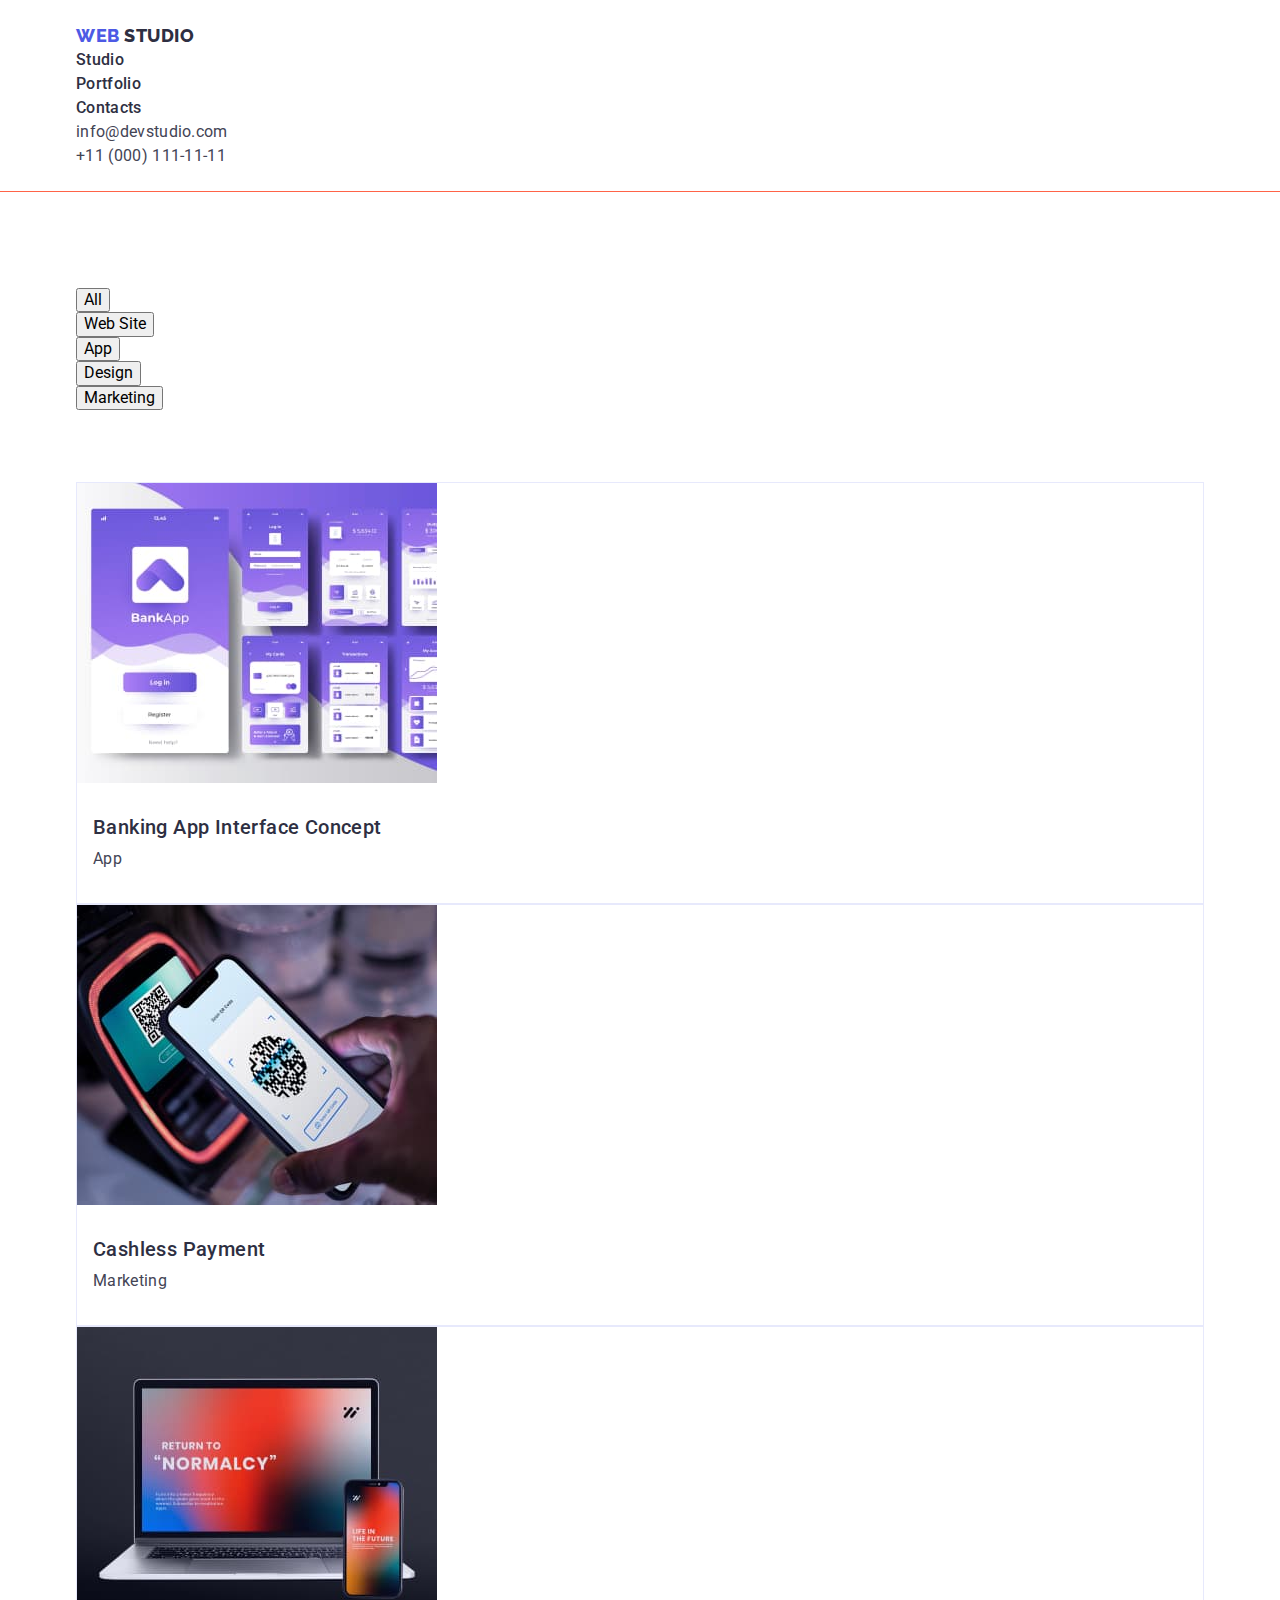
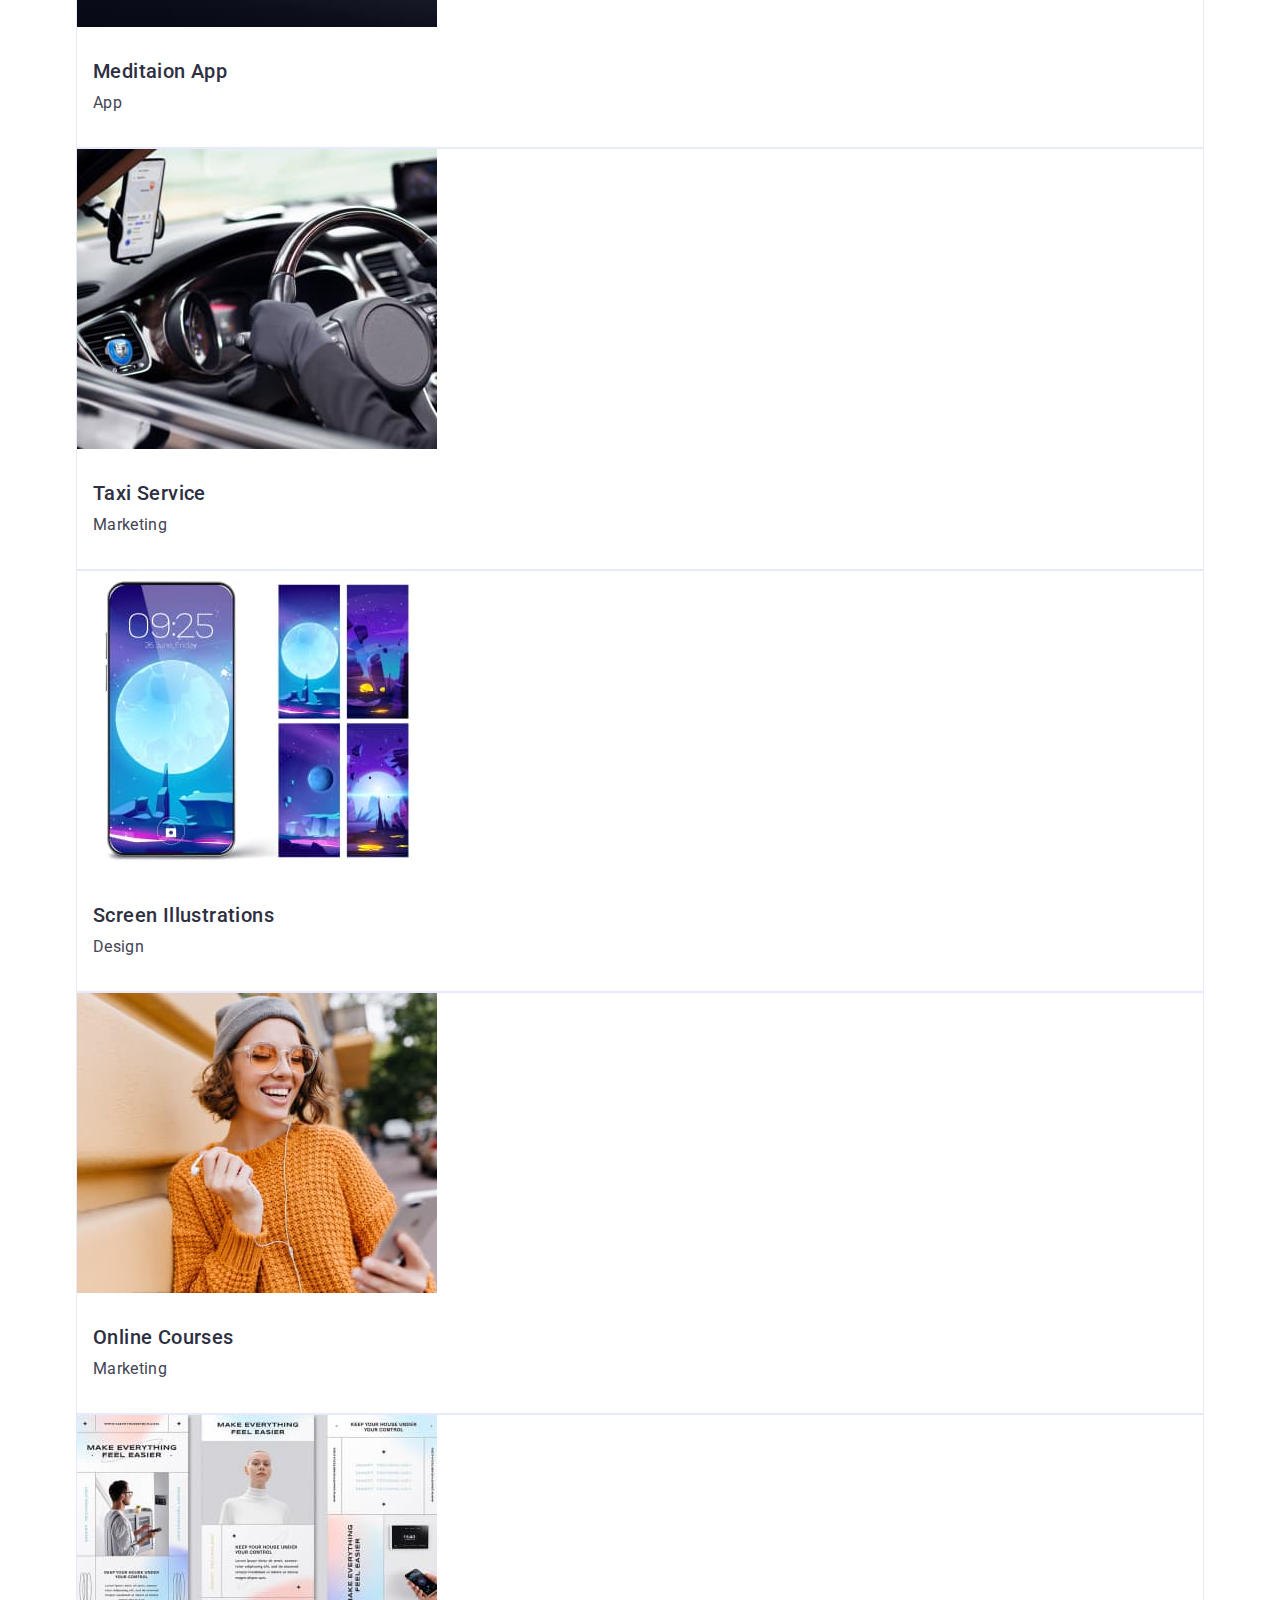
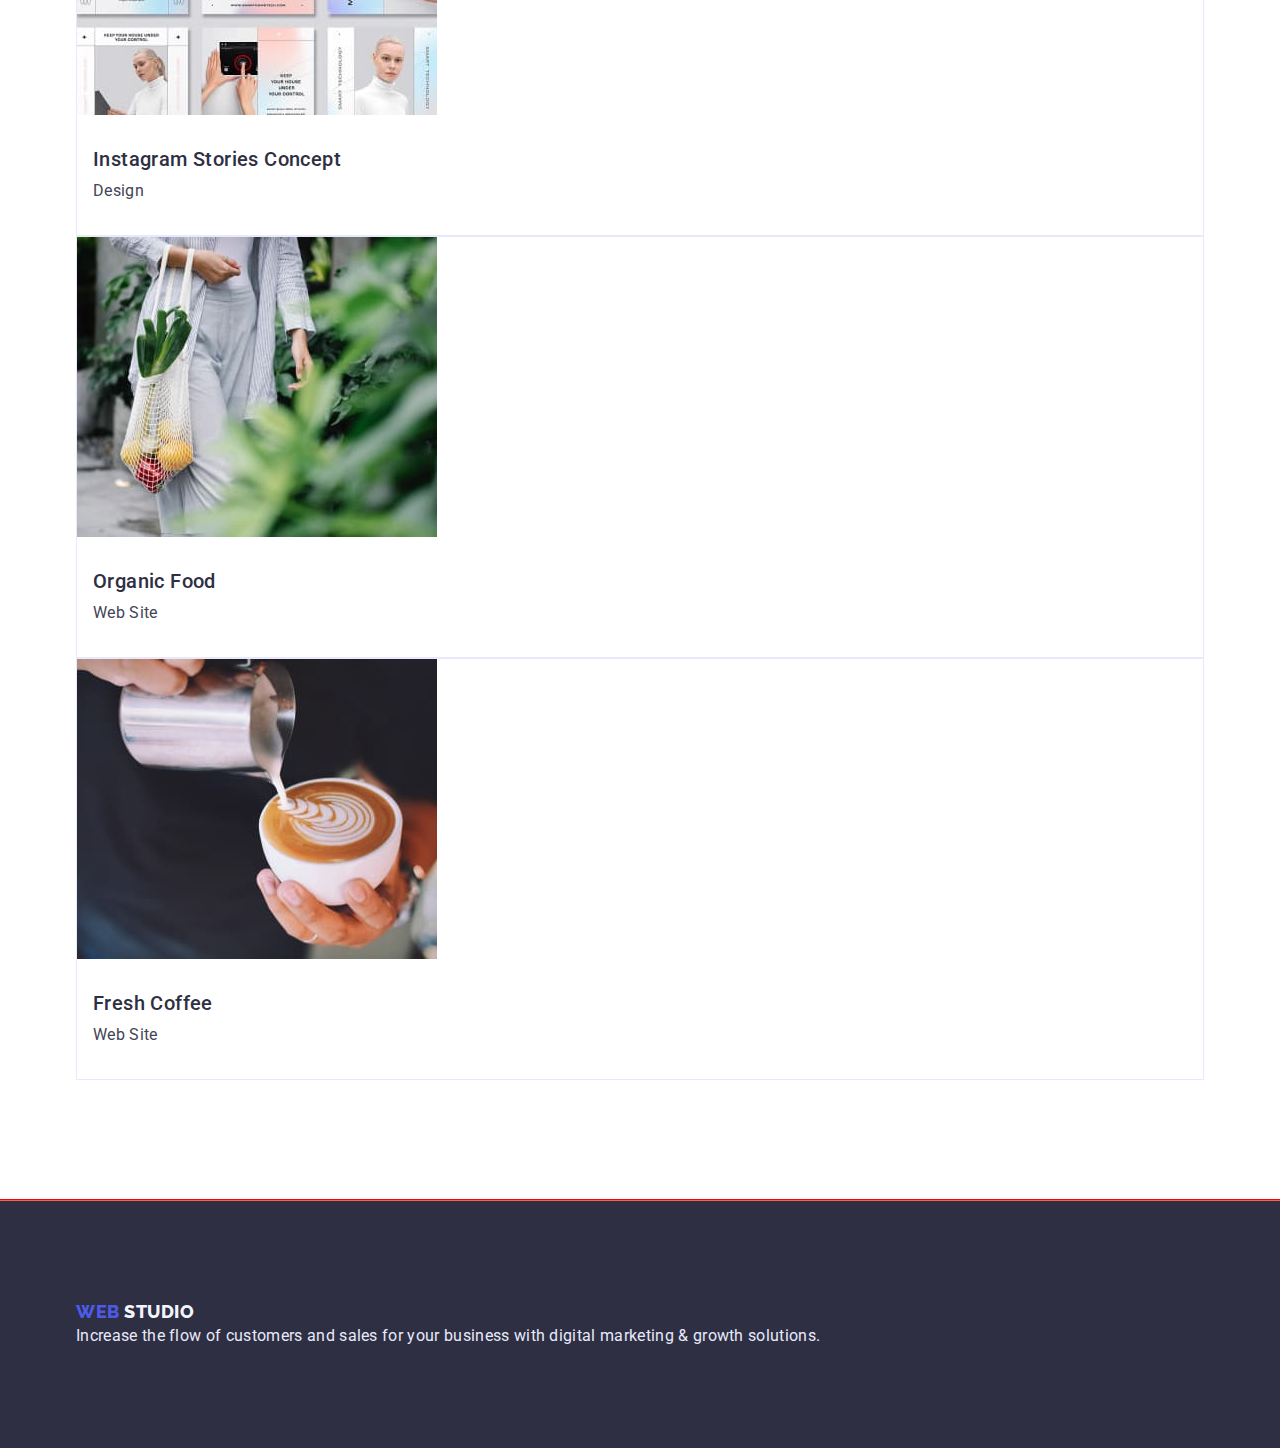
==== portfolio.html @ f634eb29 "first part" ====
<!DOCTYPE html>
<html lang="en">
  <head>
    <meta charset="UTF-8" />
    <meta http-equiv="X-UA-Compatible" content="IE=edge" />
    <meta name="viewport" content="width=device-width, initial-scale=1.0" />
    <title>Portfolio</title>
    <link rel="preconnect" href="https://fonts.googleapis.com" />
    <link rel="preconnect" href="https://fonts.gstatic.com" crossorigin />
    <link
      href="https://fonts.googleapis.com/css2?family=Raleway:wght@800&family=Roboto:wght@400;500;700&display=swap"
      rel="stylesheet"
    />
    <link
      rel="stylesheet"
      href="https://cdnjs.cloudflare.com/ajax/libs/modern-normalize/1.1.0/modern-normalize.min.css"
    />
    <link rel="stylesheet" href="./css/styles.css" />
  </head>
  <body>
    <!--HEADER-PORTFPLIO-->
    <header class="main-header">
      <div class="container">
        <nav class="main-nav">
          <a class="logotype link" href="./index.html">
            Web <span class="header-logo-part">Studio</span>
          </a>
          <ul class="menu list">
            <li class="menu-item">
              <a class="menu-link link" href="./index.html">Studio</a>
            </li>
            <li class="menu-item">
              <a class="menu-link link" href="./portfolio.html">Portfolio</a>
            </li>
            <li class="menu-item">
              <a class="menu-link link" href="">Contacts</a>
            </li>
          </ul>
        </nav>
        <address class="contacts-address">
          <ul class="address-menu list">
            <li class="address-menu-item">
              <a class="contact-e-mail link" href="mailto:info@devstudio.com"
                >info@devstudio.com</a
              >
            </li>
            <li class="address-menu-item">
              <a class="contact-phone-number link" href="tel:+110001111111"
                >+11 (000) 111-11-11</a
              >
            </li>
          </ul>
        </address>
      </div>
    </header>

    <!--MAIN-PORTFOLIO-->

    <main class="main-portfolio">
      <section class="portfolio">
        <div class="container">
          <h1 class="visually-hidden">Portfolio</h1>
          <ul class="portfolio-list list">
            <li class="portfolio-item">
              <button class="portfolio-btn" type="button">All</button>
            </li>
            <li class="portfolio-item">
              <button class="portfolio-btn" type="button">Web Site</button>
            </li>
            <li class="portfolio-item">
              <button class="portfolio-btn" type="button">App</button>
            </li>
            <li class="portfolio-item">
              <button class="portfolio-btn" type="button">Design</button>
            </li>
            <li class="portfolio-item">
              <button class="portfolio-btn" type="button">Marketing</button>
            </li>
          </ul>
          <ul class="job-list list">
            <li class="job-item">
              <img
                src="./images/portfolio/banking-a-i-c-a.jpg"
                alt="banking app
            interface concept"
                width="360"
                height="300"
              />
              <div class="box-suptitle-text">
                <h2 class="job-suptitle suptitle">
                  Banking App Interface Concept
                </h2>
                <p class="job-text">App</p>
              </div>
            </li>
            <li class="job-item">
              <img
                src="./images/portfolio/cashless-payment-b.jpg"
                alt="cashless
            payment"
                width="360"
                height="300"
              />
              <div class="box-suptitle-text">
                <h2 class="job-suptitle suptitle">Cashless Payment</h2>
                <p class="job-text">Marketing</p>
              </div>
            </li>
            <li class="job-item">
              <img
                src="./images/portfolio/meditaion-app-c.jpg"
                alt="meditaion
            app"
                width="360"
                height="300"
              />
              <div class="box-suptitle-text">
                <h2 class="job-suptitle suptitle">Meditaion App</h2>
                <p class="job-text">App</p>
              </div>
            </li>
            <li class="job-item">
              <img
                src="./images/portfolio/taxi-service-d.jpg"
                alt="taxi service"
                width="360"
                height="300"
              />
              <div class="box-suptitle-text">
                <h2 class="job-suptitle suptitle">Taxi Service</h2>
                <p class="job-text">Marketing</p>
              </div>
            </li>
            <li class="job-item">
              <img
                src="./images/portfolio/screen-illustrations-e.jpg"
                alt="screen
            illustrations"
                width="360"
                height="300"
              />
              <div class="box-suptitle-text">
                <h2 class="job-suptitle suptitle">Screen Illustrations</h2>
                <p class="job-text">Design</p>
              </div>
            </li>
            <li class="job-item">
              <img
                src="./images/portfolio/online-courses-f.jpg"
                alt="online
            courses"
                width="360"
                height="300"
              />
              <div class="box-suptitle-text">
                <h2 class="job-suptitle suptitle">Online Courses</h2>
                <p class="job-text">Marketing</p>
              </div>
            </li>
            <li class="job-item">
              <img
                src="./images/portfolio/instagram-stories-concept-g.jpg"
                alt="instagram stories concept"
                width="360"
                height="300"
              />
              <div class="box-suptitle-text">
                <h2 class="job-suptitle suptitle">Instagram Stories Concept</h2>
                <p class="job-text">Design</p>
              </div>
            </li>
            <li class="job-item">
              <img
                src="./images/portfolio/organic-food-h.jpg"
                alt="organic food"
                width="360"
                height="300"
              />
              <div class="box-suptitle-text">
                <h2 class="job-suptitle suptitle">Organic Food</h2>
                <p class="job-text">Web Site</p>
              </div>
            </li>
            <li class="job-item">
              <img
                src="./images/portfolio/fresh-coffee-i.jpg"
                alt="fresh coffee"
                width="360"
                height="300"
              />
              <div class="box-suptitle-text">
                <h2 class="job-suptitle suptitle">Fresh Coffee</h2>
                <p class="job-text">Web Site</p>
              </div>
            </li>
          </ul>
        </div>
      </section>
    </main>

    <!--FOOTER-PORTFOLIO-->

    <footer class="footer">
      <div class="container">
        <a class="logotype link" href="./index.html">
          Web <span class="footer-logo-part">Studio</span>
        </a>
        <p class="footer-text">
          Increase the flow of customers and sales for your business with
          digital marketing & growth solutions.
        </p>
      </div>
    </footer>
  </body>
</html>
---- css/styles.css ----
html {
    box-sizing: border-box;
}

*,
*::before,
*::after {
    box-sizing: inherit;
}

ul {
    margin: 0;
    padding-left: 0;
}

img {
    display: block;
}

.list {
    padding: 0;
    list-style: none;
}

.link {
    text-decoration: none;
}

body {
    font-family: 'Roboto',
            sans-serif;
    color: #2E2F42;
}

:root {
    --accent-color: #4D5AE5;
    --second-font-family: 'Raleway',
        sans-serif;
    --second-color: #434455;
    --dark-background-color: #2E2F42;
}

.visually-hidden {
    position: absolute;
    width: 1px;
    height: 1px;
    margin: -1px;
    border: 0;
    padding: 0;
    white-space: nowrap;
    clip-path: inset(100%);
    clip: rect(0 0 0 0);
    overflow: hidden;
}

/* ============================ COMPONENTS =======*/

.suptitle {
    margin-top: 0;
    margin-bottom: 8px;
    font-weight: 500;
    font-size: 20px;
    line-height: 1.2;
    letter-spacing: 0.02em;
}

/* ============================= HEADER ======= */

.main-header {
    background-color: #FFFFFF;
    padding-top: 24px;
    padding-bottom: 24px;
}

.container {
    margin-left: auto;
    margin-right: auto;
    padding-left: 15px;
    padding-right: 15px;
    width: 1158px;
} 

.logotype {
    font-family: var(--second-font-family);
    font-weight: 800;
    font-size: 18px;
    line-height: 1.33;
    display: flex;
    align-items: center;
    letter-spacing: 0.03em;
    text-transform: uppercase;
    color: var(--accent-color)
}

.header-logo-part {
    color: #2E2F42;
}

.menu-link {
    /* padding-top: 24px;
    padding-bottom: 24px; */
    font-weight: 500;
    font-size: 16px;
    line-height: 1.5;
    letter-spacing: 0.02em;
    color: #2E2F42;
}

.menu-link:hover,
.menu-link:focus {
    color: #404BBF;
}

.contacts-address {
    font-style: normal;
}

.contact-e-mail {
    font-size: 16px;
    line-height: 1.5;
    letter-spacing: 0.02em;
    color: #434455;
}

.contact-e-mail:hover,
.contact-e-mail:focus {
    color: #404BBF;
}

.contact-phone-number {
    font-size: 16px;
    line-height: 1.5;
    letter-spacing: 0.02em;
    color: #434455;
}

.contact-phone-number:hover,
.contact-phone-number:focus {
    color: #404BBF;
}

/*++++++++++++++++++++++++++++++ MAIN ++++++++++++++*/

/*============================== HERO =======*/

.hero {
    padding-top: 188px;
    padding-bottom: 188px;
    text-align: center;
    background-color: var(--dark-background-color);
}

.main-title {
    margin-top: 0;
    margin-bottom: 48px;
    font-size: 56px;
    line-height: 1.07;
    letter-spacing: 0.02em;
    color: #FFFFFF;
}

.modal-btn {
    font-family: inherit;
    font-weight: 500;
    font-size: 16px;
    line-height: 1.5;
    cursor: pointer;
    display: flex;
    align-items: center;
    letter-spacing: 0.04em;
    display: inline-block;
    min-width: 169px;
    text-align: center;
    border-radius: 4px;
    padding: 16px 32px;
    background-color: var(--accent-color);
    color: #FFFFFF;
}

.modal-btn:hover,
.modal-btn:focus {
    background: #404BBF;
    color: #FFFFFF;
}

/*============================== PRINCIPLRS OF WORK =======*/

.principles {
    padding-top: 120px;
    padding-bottom: 120px;
}

.principles-text {
    margin-top: 0;
    margin-bottom: 0;
    font-size: 16px;
    line-height: 1.5;
    letter-spacing: 0.02em;
    color: var(--second-color);
}

/*============================== ABOUT =======*/

.about {
    padding-bottom: 120px;
}

.about-title {
    margin-top: 0;
    margin-bottom: 72px;
    font-size: 36px;
    line-height: 1.11;
    text-align: center;
    letter-spacing: 0.02em;
    text-transform: capitalize;
}

/*============================== OUR TEAM =======*/

.team {
    padding-top: 120px;
    padding-bottom: 120px;
    background-color: #F4F4FD;
}

.team-title {
    margin-top: 0;
    margin-bottom: 72px;
    font-size: 36px;
    line-height: 1.11;
    text-align: center;
    letter-spacing: 0.02em;
    text-transform: capitalize;
}

.team-item {
    background: #FFFFFF;
}

.team-suptitle-text {
    padding: 32px 16px;
}

.team-suptitle {
    text-align: center;
}

.team-text {
    margin-top: 0;
    margin-bottom: 0;
    font-size: 16px;
    line-height: 1.5;
    text-align: center;
    letter-spacing: 0.02em;
    color: var(--second-color);
}

/*++++++++++++++++++++++++++++++ FOOTER ++++++++++++++*/

.footer {
    padding-top: 100px;
    padding-bottom: 100px;
    outline: 1px solid red;
    background-color: var(--dark-background-color);
}

.logotype {
    display: inline-block;
}

.footer-logo-part {
    color: #F4F4FD;
}

.footer-text {
    padding-bottom: 0;
    margin-top: 0;
    margin-bottom: 0;
    font-size: 16px;
    line-height: 1.5;
    letter-spacing: 0.02em;
    color: #E7E9FC;
}

/* ============================================ MAIN-PORTFOLIO ==*/

.portfolio {
    padding-top: 96px;
    padding-bottom: 120px;

    outline: 1px solid tomato;
}

.portfolio-list {
    margin-bottom: 72px;
}

-btn {
    padding: 12px 24px;
    display: inline-block;
    min-width: 69px;
    border: 1px solid #E7E9FC;
    border-radius: 4px;
    font-family: inherit;
    font-weight: 500;
    font-size: 16px;
    line-height: 1.5;
    display: flex;
    align-items: center;
    text-align: center;
    letter-spacing: 0.04em;
    cursor: pointer;
    color: var(--accent-color);
    background-color: #F4F4FD;
}

.portfolio-btn:hover,
.portfolio-btn:focus {
    color: #FFFFFF;
    background-color: #404BBF;
}

.job-item {
    background: #FFFFFF;
    border: 1px solid #E7E9FC;
}

.job-text {
    margin-top: 0;
    margin-bottom: 0;
    font-size: 16px;
    line-height: 1.5;
    letter-spacing: 0.02em;
    color: var(--second-color);
}

.box-suptitle-text {
    padding: 32px 16px;
}
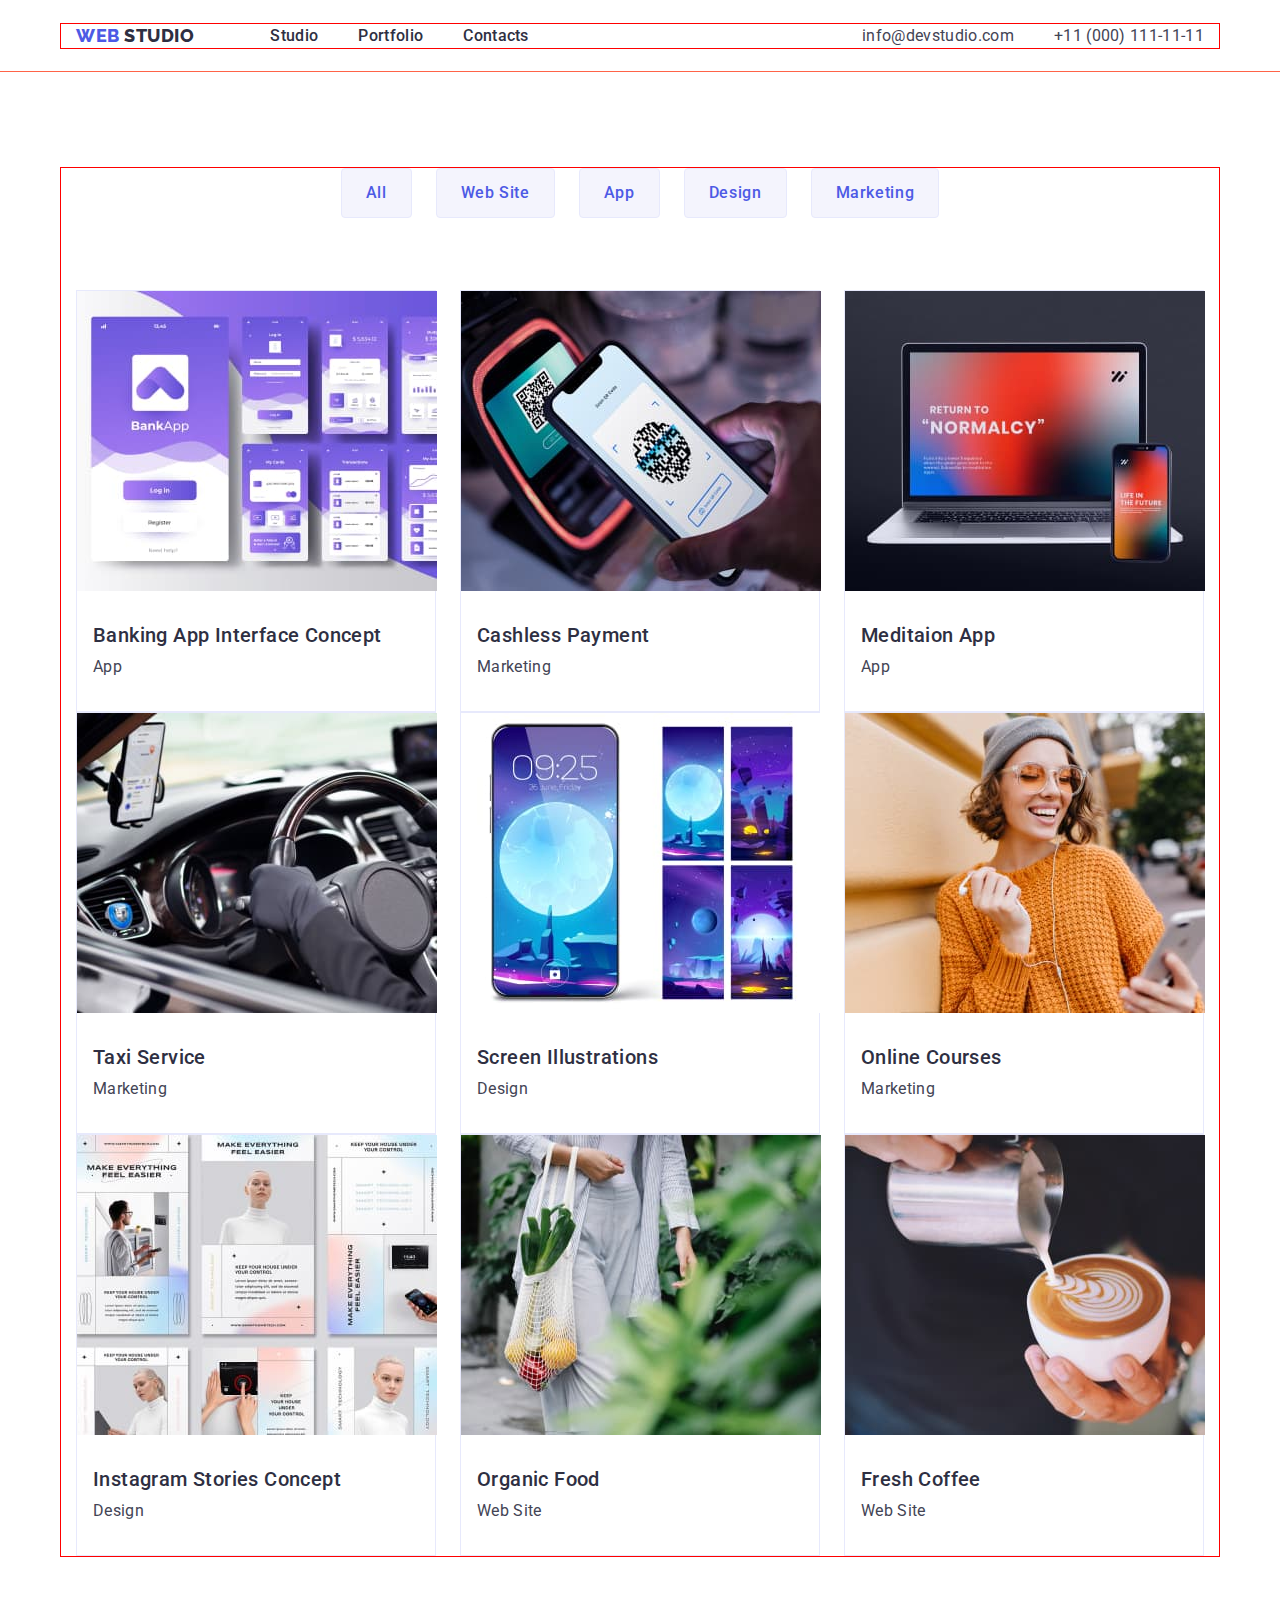
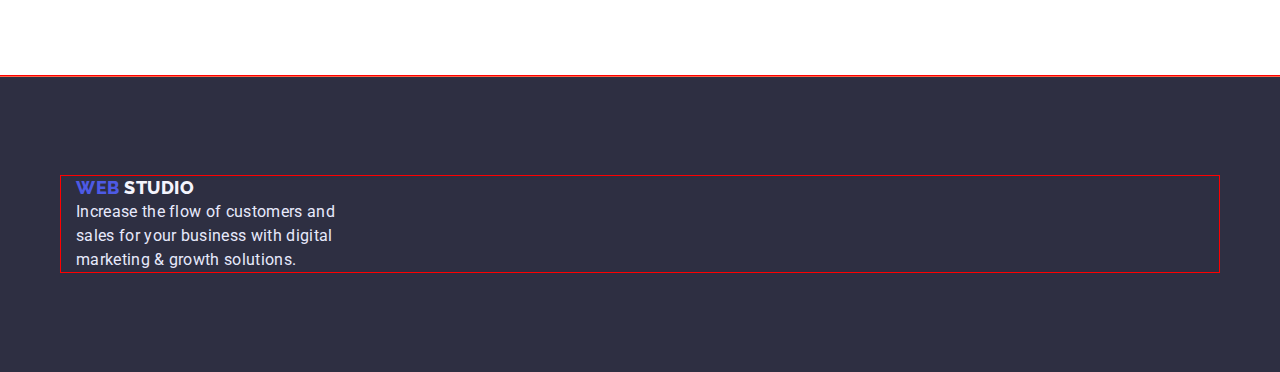
==== commit 179fb442: "second part" ====
--- a/portfolio.html
+++ b/portfolio.html
@@ -20,7 +20,7 @@
   <body>
     <!--HEADER-PORTFPLIO-->
     <header class="main-header">
-      <div class="container">
+      <div class="container heder-container">
         <nav class="main-nav">
           <a class="logotype link" href="./index.html">
             Web <span class="header-logo-part">Studio</span>
--- a/css/styles.css
+++ b/css/styles.css
@@ -73,14 +73,26 @@
 }
 
 .container {
+    outline: 1px solid red;
     margin-left: auto;
     margin-right: auto;
     padding-left: 15px;
     padding-right: 15px;
     width: 1158px;
-} 
+}
+
+.heder-container {
+    display: flex;
+}
+
+.main-nav {
+    margin-right: auto;
+    display: flex;
+}
 
 .logotype {
+    margin-right: 76px;
+    align-items: center;
     font-family: var(--second-font-family);
     font-weight: 800;
     font-size: 18px;
@@ -96,9 +108,12 @@
     color: #2E2F42;
 }
 
+.menu {
+    gap: 40px;
+    display: flex;
+}
+
 .menu-link {
-    /* padding-top: 24px;
-    padding-bottom: 24px; */
     font-weight: 500;
     font-size: 16px;
     line-height: 1.5;
@@ -115,6 +130,11 @@
     font-style: normal;
 }
 
+.address-menu {
+    gap: 40px;
+    display: flex;
+}
+
 .contact-e-mail {
     font-size: 16px;
     line-height: 1.5;
@@ -151,6 +171,8 @@
 }
 
 .main-title {
+    margin: 0 auto;
+    max-width: 496px;
     margin-top: 0;
     margin-bottom: 48px;
     font-size: 56px;
@@ -190,6 +212,11 @@
     padding-bottom: 120px;
 }
 
+.principles-list {
+    gap: 24px;
+    display: flex;
+}
+
 .principles-text {
     margin-top: 0;
     margin-bottom: 0;
@@ -213,6 +240,11 @@
     text-align: center;
     letter-spacing: 0.02em;
     text-transform: capitalize;
+}
+
+.about-list {
+    gap: 24px;
+    display: flex;
 }
 
 /*============================== OUR TEAM =======*/
@@ -231,6 +263,11 @@
     text-align: center;
     letter-spacing: 0.02em;
     text-transform: capitalize;
+}
+
+.team-list {
+    gap: 24px;
+    display: flex;
 }
 
 .team-item {
@@ -273,6 +310,7 @@
 }
 
 .footer-text {
+    max-width: 264px;
     padding-bottom: 0;
     margin-top: 0;
     margin-bottom: 0;
@@ -292,12 +330,15 @@
 }
 
 .portfolio-list {
+    justify-content: center;
+    gap: 24px;
+    display: flex;
     margin-bottom: 72px;
 }
 
--btn {
+.portfolio-btn {
     padding: 12px 24px;
-    display: inline-block;
+    display: block;
     min-width: 69px;
     border: 1px solid #E7E9FC;
     border-radius: 4px;
@@ -305,7 +346,6 @@
     font-weight: 500;
     font-size: 16px;
     line-height: 1.5;
-    display: flex;
     align-items: center;
     text-align: center;
     letter-spacing: 0.04em;
@@ -320,11 +360,21 @@
     background-color: #404BBF;
 }
 
+.job-list {
+    flex-wrap: wrap;
+    display: flex;
+}
+
 .job-item {
+    max-width: 360px;
     background: #FFFFFF;
     border: 1px solid #E7E9FC;
 }
 
+.job-item:not(:nth-child(3n + 3)) {
+    margin-right: 24px;
+}
+
 .job-text {
     margin-top: 0;
     margin-bottom: 0;
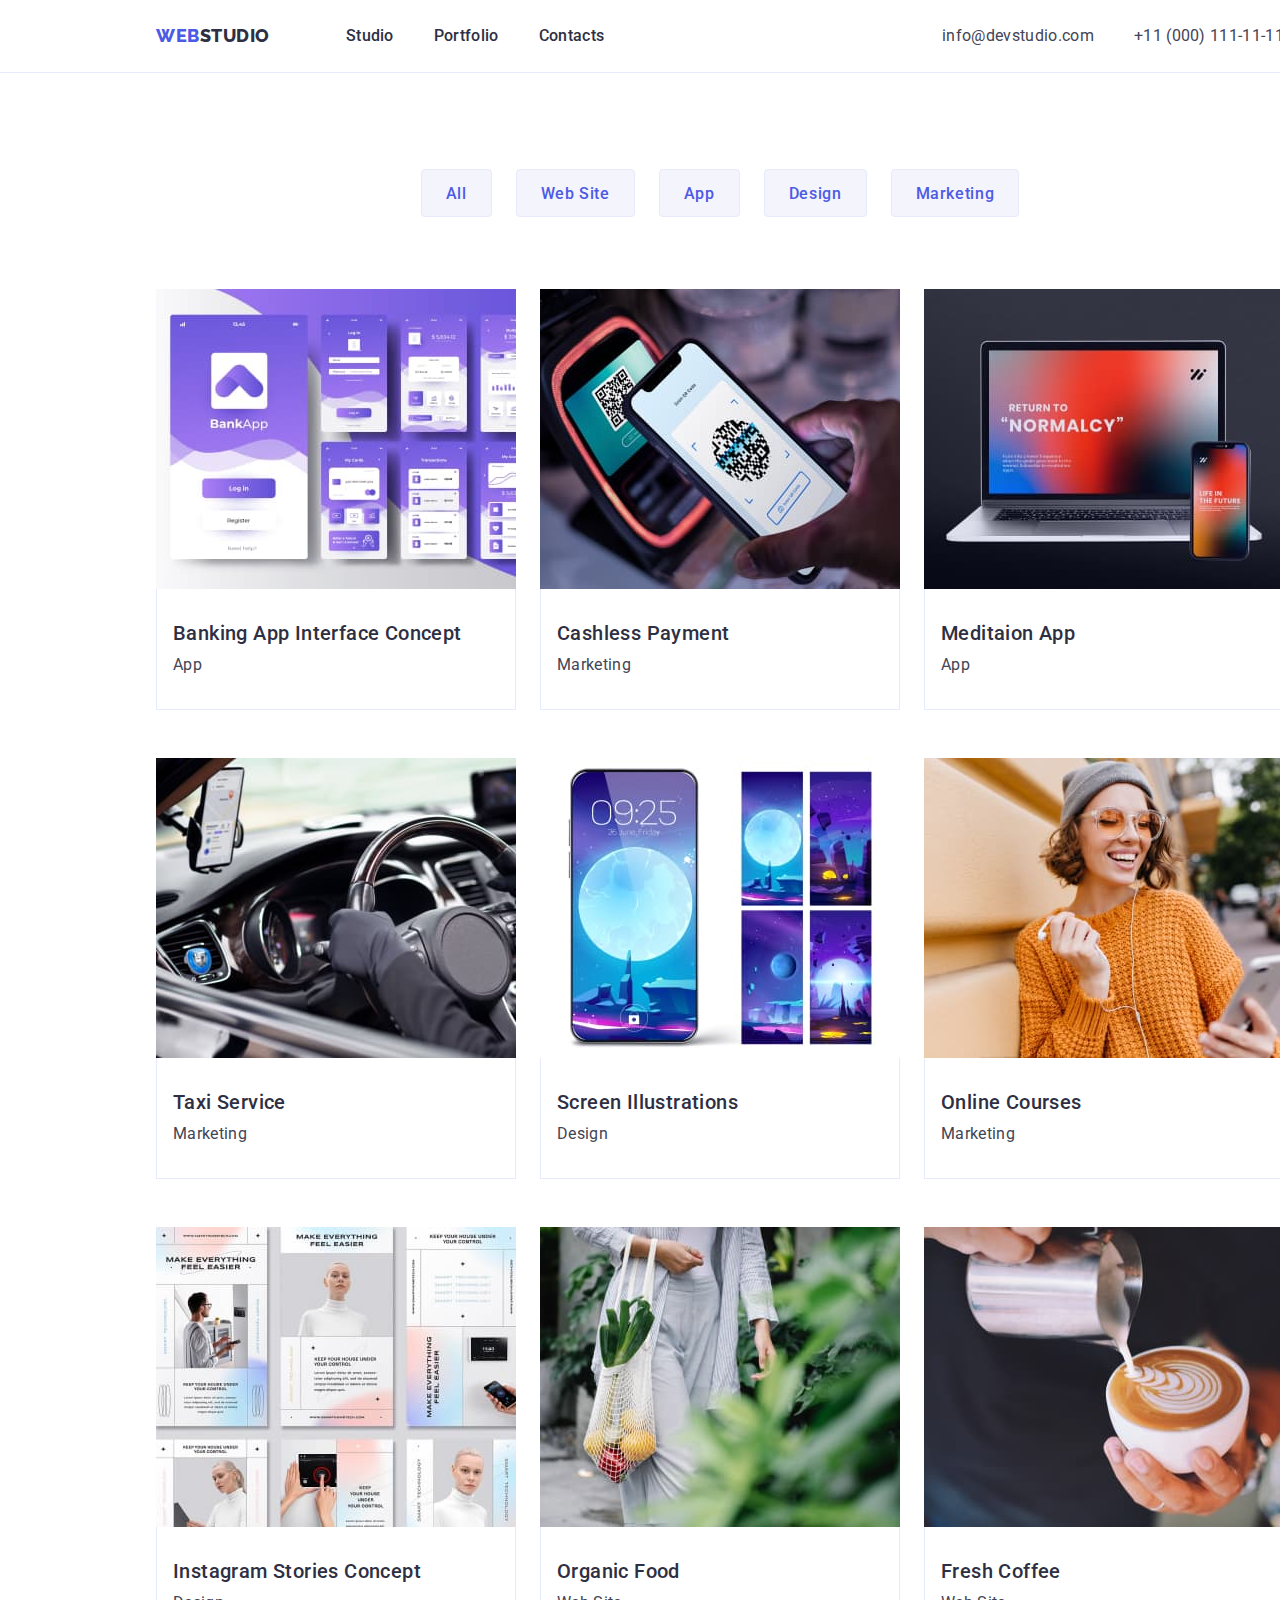
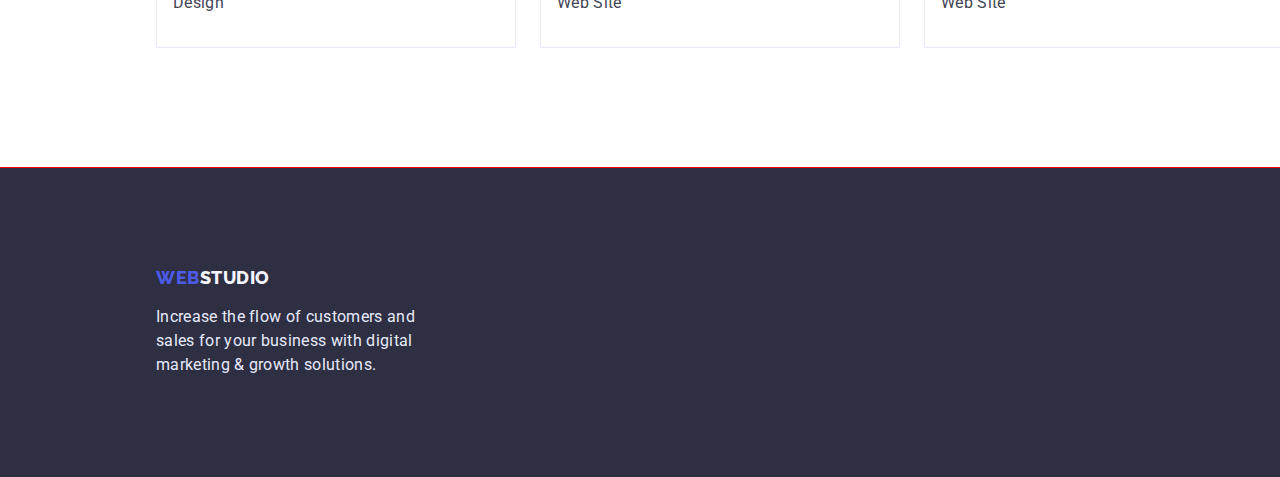
==== commit c96af93e: "added botton border" ====
--- a/portfolio.html
+++ b/portfolio.html
@@ -22,8 +22,8 @@
     <header class="main-header">
       <div class="container heder-container">
         <nav class="main-nav">
-          <a class="logotype link" href="./index.html">
-            Web <span class="header-logo-part">Studio</span>
+          <a class="logotype link" href="./index.html"
+            >Web<span class="header-logo-part">Studio</span>
           </a>
           <ul class="menu list">
             <li class="menu-item">
@@ -202,8 +202,8 @@
 
     <footer class="footer">
       <div class="container">
-        <a class="logotype link" href="./index.html">
-          Web <span class="footer-logo-part">Studio</span>
+        <a class="footer-logotype link" href="./index.html"
+          >Web<span class="footer-logo-part">Studio</span>
         </a>
         <p class="footer-text">
           Increase the flow of customers and sales for your business with
--- a/css/styles.css
+++ b/css/styles.css
@@ -27,6 +27,8 @@
 }
 
 body {
+    margin: 0 auto;
+    width: 1440px;
     font-family: 'Roboto',
             sans-serif;
     color: #2E2F42;
@@ -67,13 +69,13 @@
 /* ============================= HEADER ======= */
 
 .main-header {
+    border-bottom: 1px solid #E7E9FC;
     background-color: #FFFFFF;
     padding-top: 24px;
     padding-bottom: 24px;
 }
 
 .container {
-    outline: 1px solid red;
     margin-left: auto;
     margin-right: auto;
     padding-left: 15px;
@@ -94,6 +96,7 @@
     margin-right: 76px;
     align-items: center;
     font-family: var(--second-font-family);
+    font-style: normal;
     font-weight: 800;
     font-size: 18px;
     line-height: 1.33;
@@ -105,6 +108,7 @@
 }
 
 .header-logo-part {
+    display: inline-block;
     color: #2E2F42;
 }
 
@@ -182,6 +186,8 @@
 }
 
 .modal-btn {
+    min-width: 169px;
+    height: 56px;
     font-family: inherit;
     font-weight: 500;
     font-size: 16px;
@@ -215,6 +221,10 @@
 .principles-list {
     gap: 24px;
     display: flex;
+}
+
+.principles-item {
+    max-width: 264px;
 }
 
 .principles-text {
@@ -301,18 +311,27 @@
     background-color: var(--dark-background-color);
 }
 
-.logotype {
+.footer-logotype {
+    font-family: var(--second-font-family);
     display: inline-block;
+    font-weight: 800;
+    font-size: 18px;
+    line-height: 1.16;
+    align-items: center;
+    letter-spacing: 0.03em;
+    text-transform: uppercase;
+    color: var(--accent-color);
 }
 
 .footer-logo-part {
+    display: inline-block;
     color: #F4F4FD;
 }
 
 .footer-text {
     max-width: 264px;
     padding-bottom: 0;
-    margin-top: 0;
+    margin-top: 16;
     margin-bottom: 0;
     font-size: 16px;
     line-height: 1.5;
@@ -325,8 +344,6 @@
 .portfolio {
     padding-top: 96px;
     padding-bottom: 120px;
-
-    outline: 1px solid tomato;
 }
 
 .portfolio-list {
@@ -339,6 +356,7 @@
 .portfolio-btn {
     padding: 12px 24px;
     display: block;
+    height: 48px;
     min-width: 69px;
     border: 1px solid #E7E9FC;
     border-radius: 4px;
@@ -368,13 +386,16 @@
 .job-item {
     max-width: 360px;
     background: #FFFFFF;
-    border: 1px solid #E7E9FC;
 }
 
 .job-item:not(:nth-child(3n + 3)) {
     margin-right: 24px;
 }
 
+.job-item:nth-child(-n + 6) {
+    margin-bottom: 48px;
+}
+
 .job-text {
     margin-top: 0;
     margin-bottom: 0;
@@ -385,7 +406,9 @@
 }
 
 .box-suptitle-text {
+    border-left: 1px solid #E7E9FC;
+    border-bottom: 1px solid #E7E9FC;
+    border-right: 1px solid #E7E9FC;
     padding: 32px 16px;
 }
 
-
